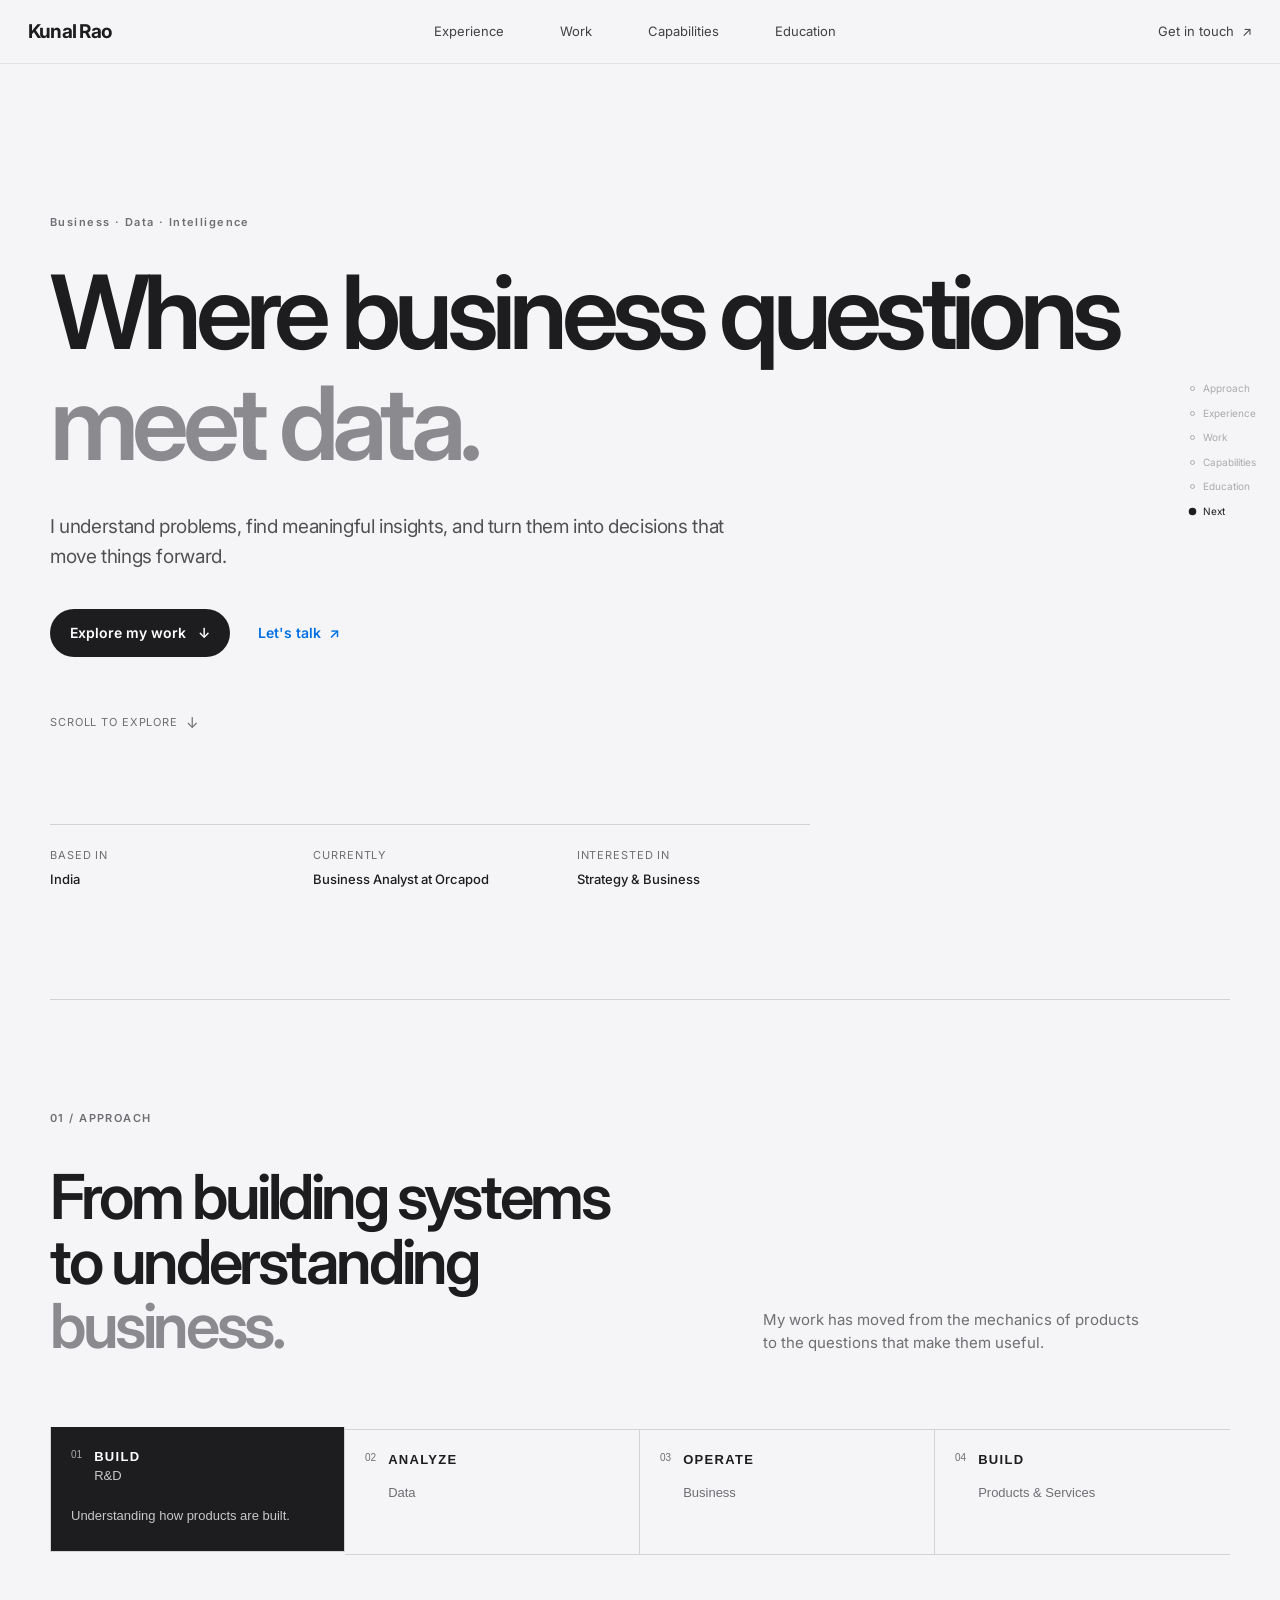
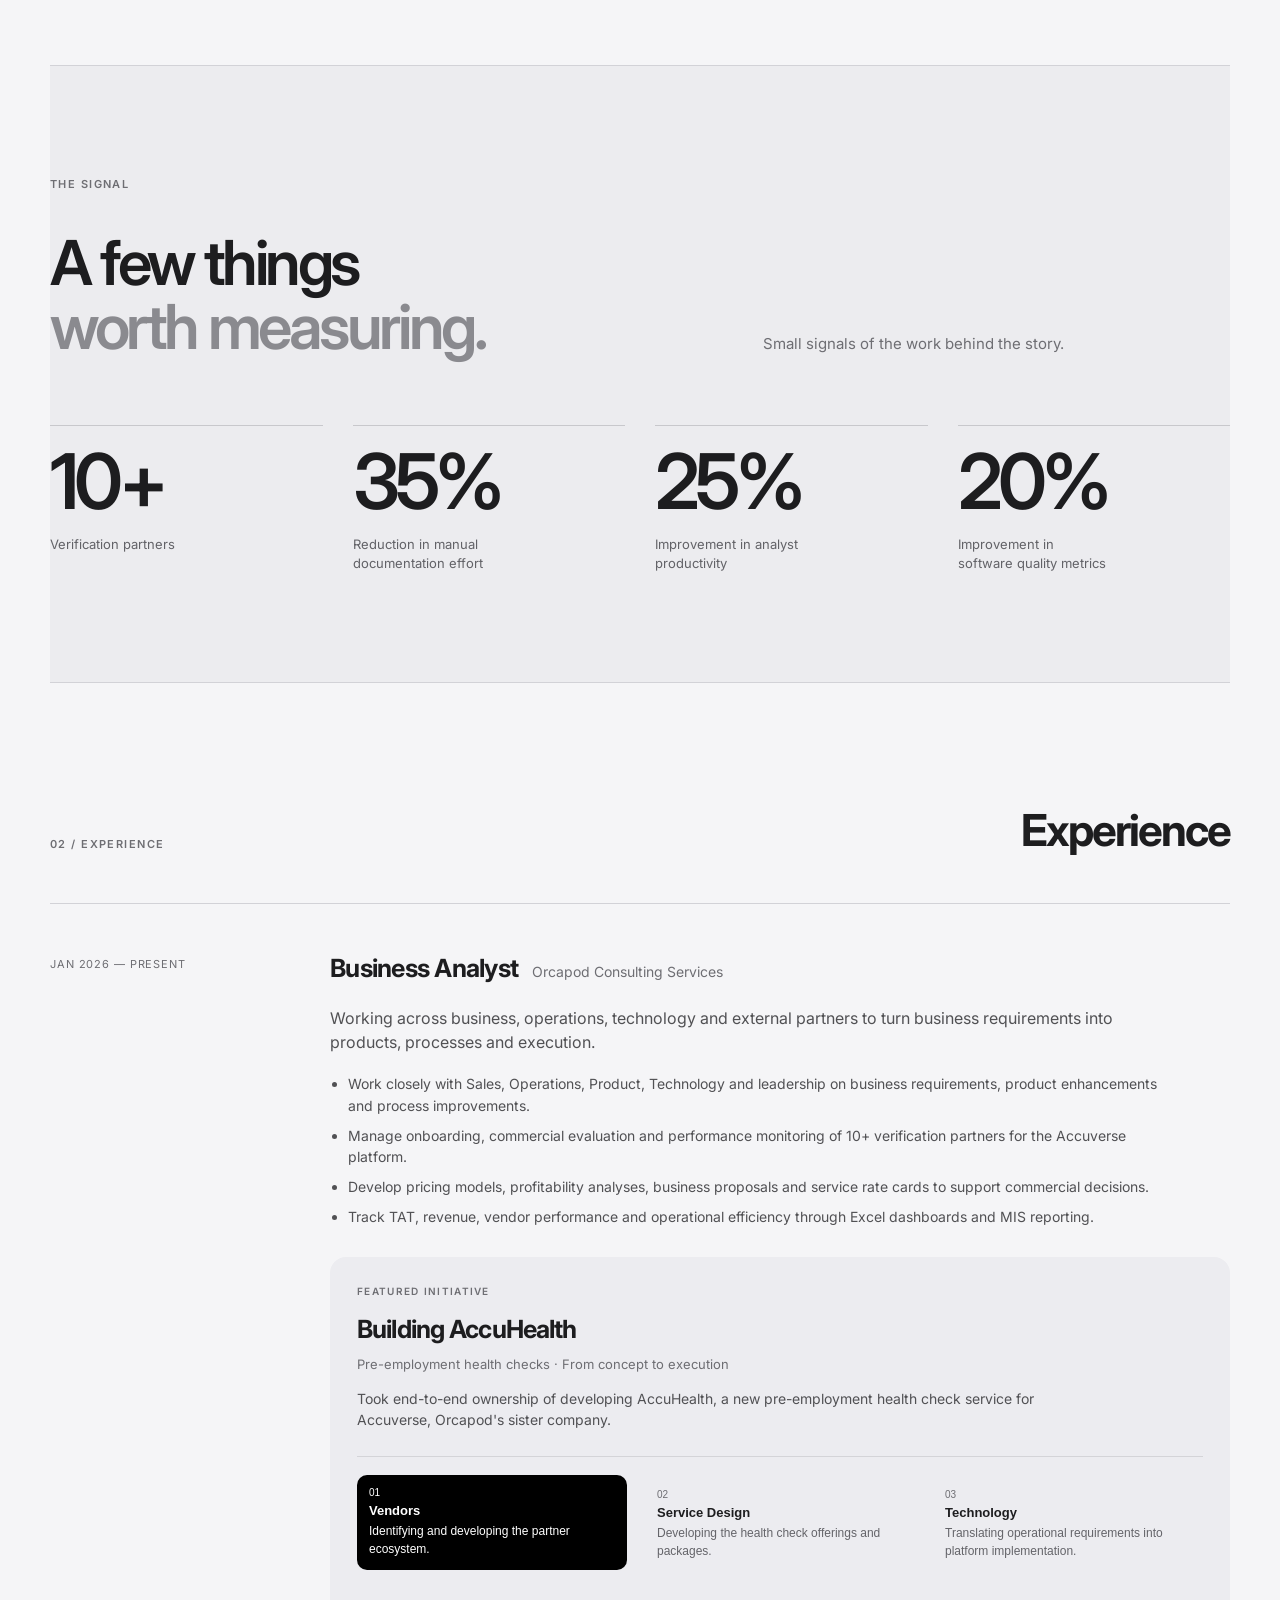
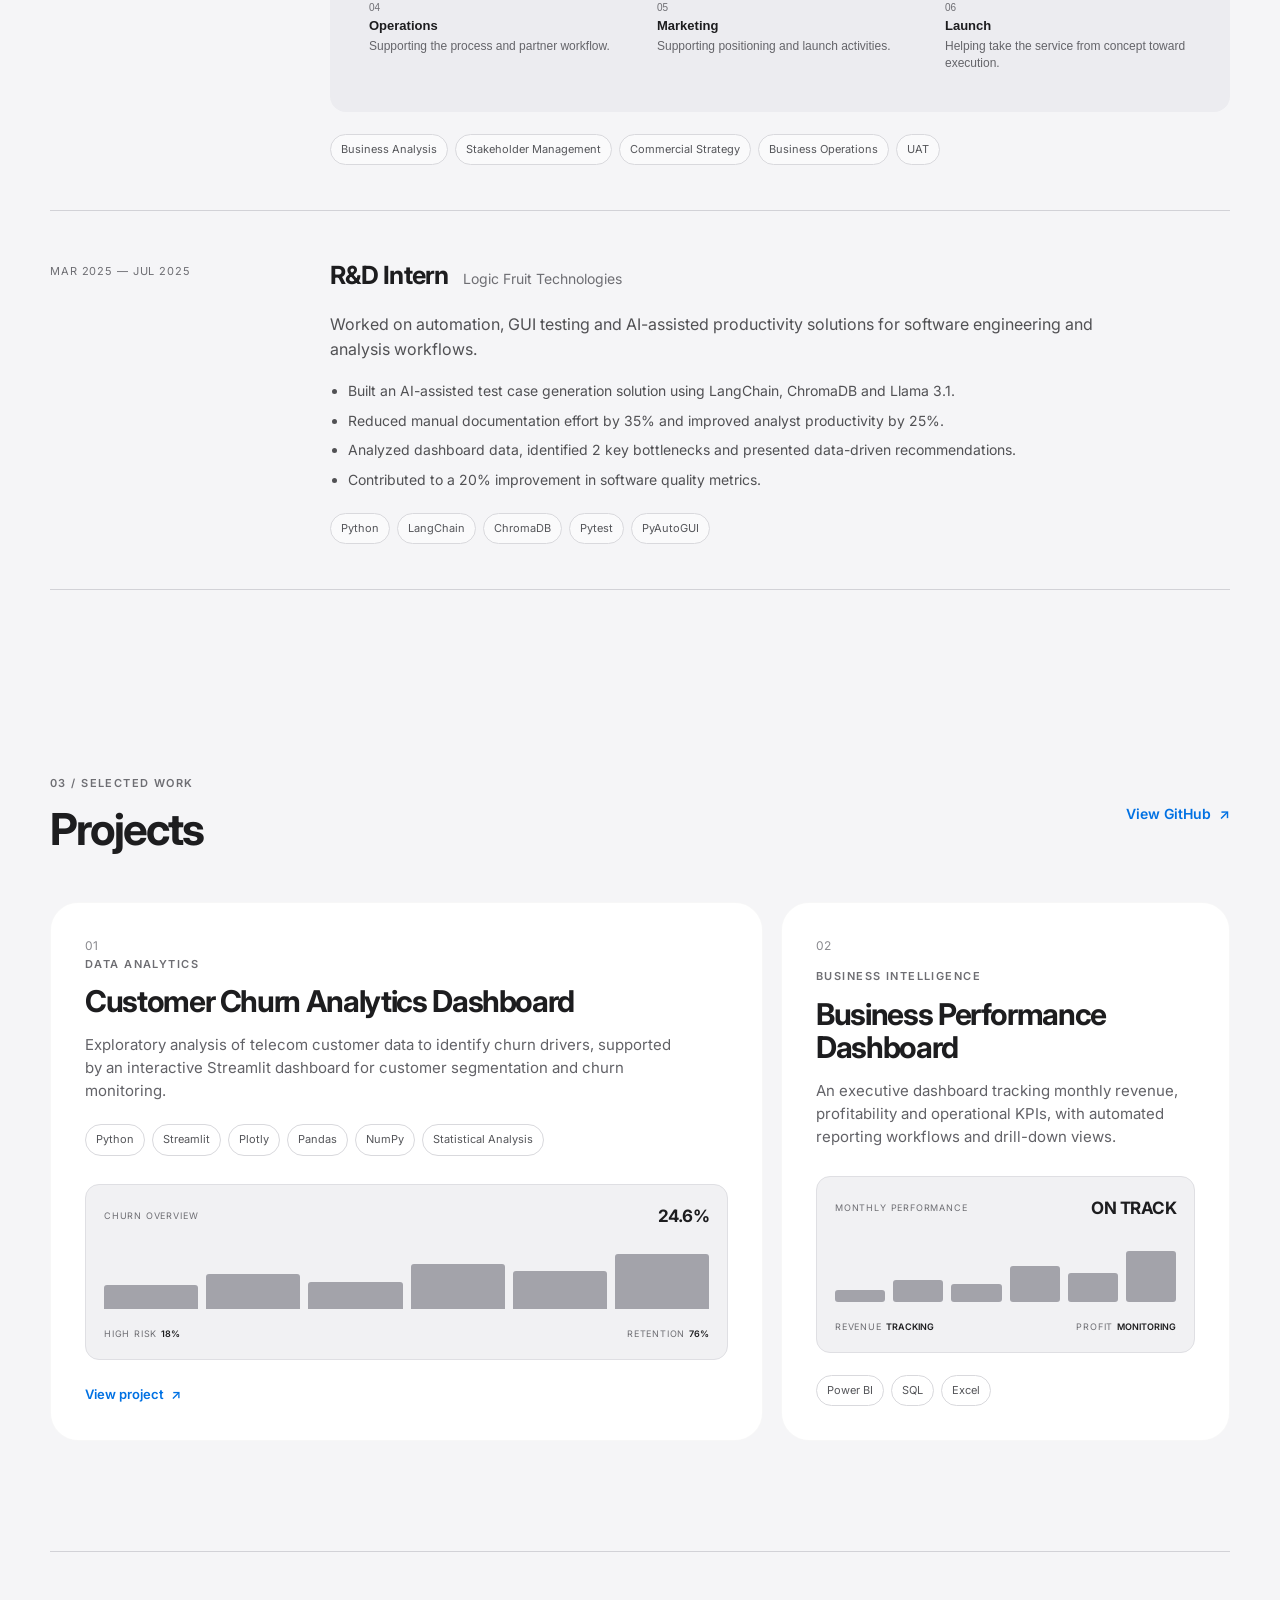
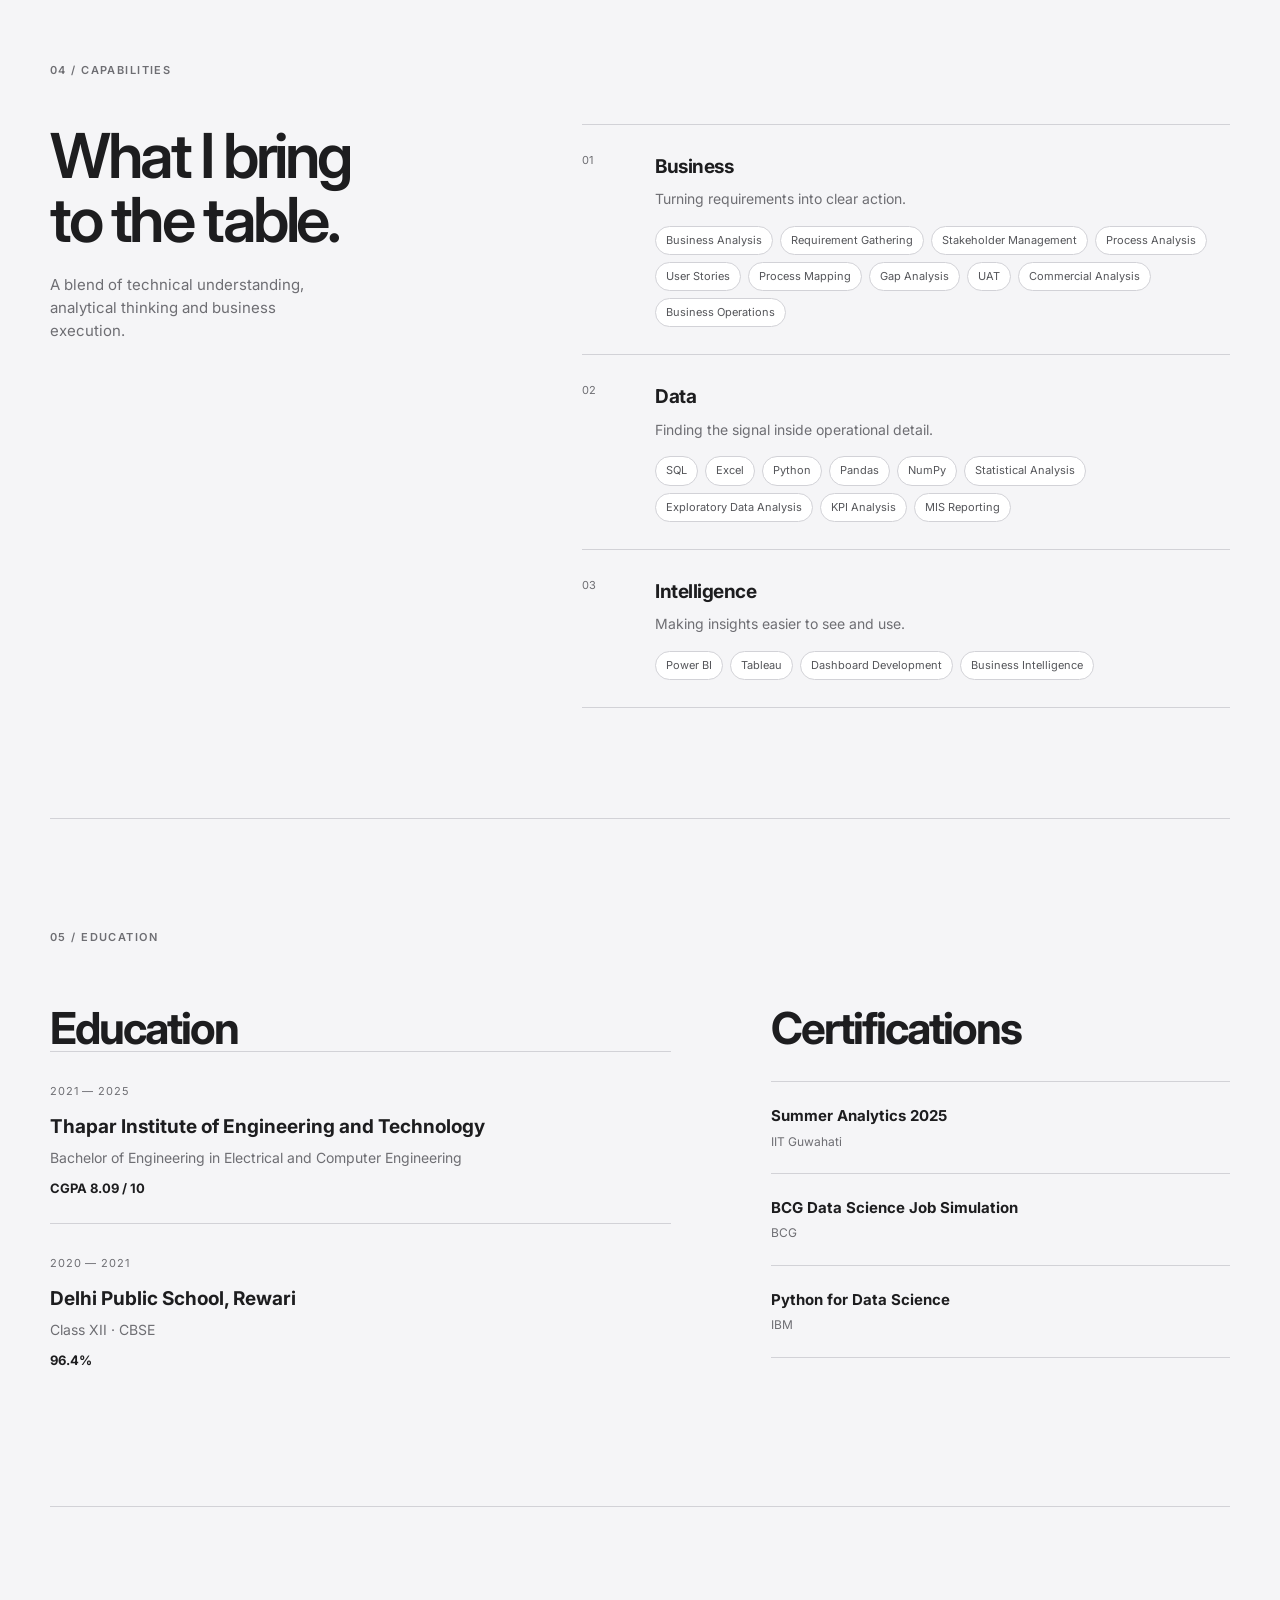
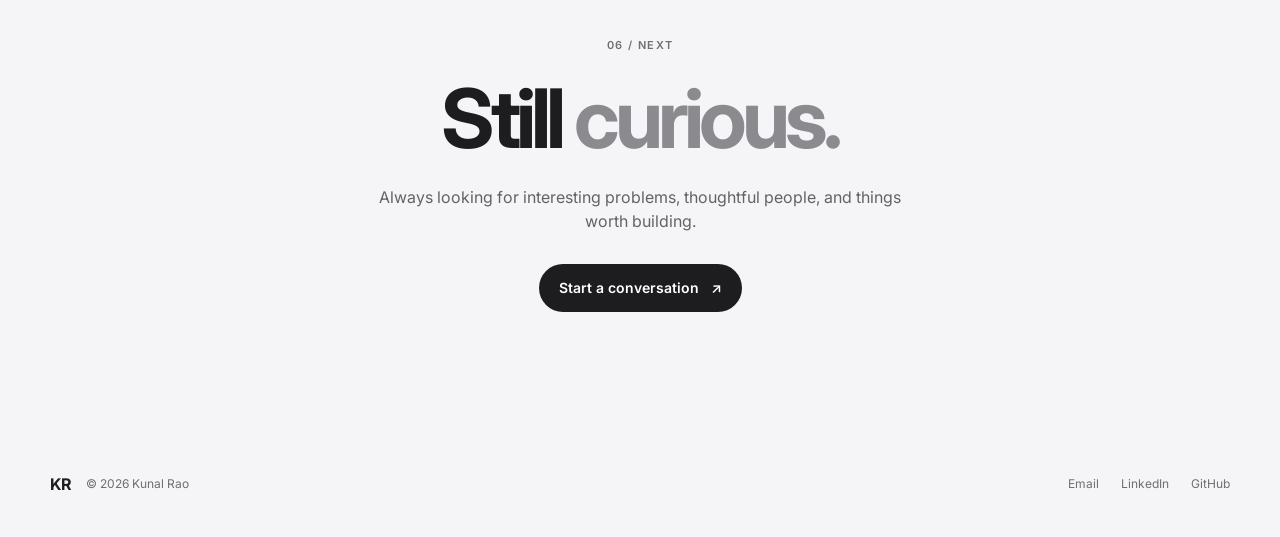
==== Kunal-Rao-Portfolio-main/index.html @ 52c556f1 "Update portfolio website" ====
<!DOCTYPE html>
<html lang="en">
<head>
  <meta charset="UTF-8" />
  <meta name="viewport" content="width=device-width, initial-scale=1.0" />
  <meta name="description" content="Kunal Rao — Business Analyst with a technology background, focused on business analysis, data, strategy and product execution." />
  <title>Kunal's Portfolio</title>
  <link rel="stylesheet" href="style.css" />
  <link rel="icon" type="image/x-icon" href="media/webicon.ico" />
  <link rel="preconnect" href="https://fonts.googleapis.com" />
  <link rel="preconnect" href="https://fonts.gstatic.com" crossorigin />
  <link href="https://fonts.googleapis.com/css2?family=Inter:wght@400;500;600;700&display=swap" rel="stylesheet" />
  <script defer src="app.js"></script>
</head>
<body>
  <header class="site-header">
    <a class="brand" href="#top" aria-label="Kunal Rao home">Kunal Rao</a>
    <nav class="desktop-nav" aria-label="Primary navigation">
      <a href="#experience">Experience</a>
      <a href="#projects">Work</a>
      <a href="#skills">Capabilities</a>
      <a href="#education">Education</a>
    </nav>
    <a class="header-contact" href="mailto:kunalrao438@gmail.com">Get in touch <span>↗</span></a>
    <button class="menu-button" id="menuButton" aria-label="Open menu" aria-expanded="false">☰</button>
  </header>

  <div class="mobile-menu" id="mobileMenu">
    <a href="#experience">Experience</a>
    <a href="#projects">Work</a>
    <a href="#skills">Capabilities</a>
    <a href="#education">Education</a>
    <a href="mailto:kunalrao438@gmail.com">Contact</a>
  </div>

  <aside class="section-progress" aria-label="Page sections">
    <a href="#approach"><span>01</span>Approach</a>
    <a href="#experience"><span>02</span>Experience</a>
    <a href="#projects"><span>03</span>Work</a>
    <a href="#skills"><span>04</span>Capabilities</a>
    <a href="#education"><span>05</span>Education</a>
    <a href="#next"><span>06</span>Next</a>
  </aside>

  <main id="top">
    <section class="hero section-shell">
  <div class="eyebrow">Business · Data · Intelligence</div>

  <h1>
    <span class="hero-line">Where business questions</span><br />
    <span>meet <span class="hero-rotating-word" id="heroWord">data.</span></span>
  </h1>

  <p class="hero-copy">
    I understand problems, find meaningful insights,
    and turn them into decisions that move things forward.
  </p>

  <div class="hero-actions">
    <a class="button button-dark" href="#experience">
      Explore my work <span>↓</span>
    </a>

    <a class="text-link" href="https://www.linkedin.com/in/kunalrao01/" target="_blank" rel="noreferrer">
      Let's talk <span>↗</span>
    </a>
  </div>
  <a class="scroll-cue" href="#approach">Scroll to explore <span>↓</span></a>

  <div class="hero-meta">
    <div>
      <span>Based in</span>
      <strong>India</strong>
    </div>

    <div>
      <span>Currently</span>
      <strong>Business Analyst at <a href="https://orcapod.work/" target="_blank" rel="noreferrer">Orcapod</a> </strong>
    </div>

    <div>
      <span>Interested in</span>
      <strong>Strategy &amp; Business</strong>
    </div>
  </div>
</section>

    <section id="approach" class="intro section-shell section-divider">
      <div class="section-kicker">01 / APPROACH</div>
      <div class="story-heading">
        <h2>From building systems<br />to understanding <em>business.</em></h2>
        <p>My work has moved from the mechanics of products to the questions that make them useful.</p>
      </div>
      <div class="journey" aria-label="Professional journey">
        <button class="journey-stage is-active" type="button" aria-expanded="true">
          <span class="journey-index">01</span><span class="journey-title">BUILD</span><span class="journey-label">R&amp;D</span>
          <span class="journey-description">Understanding how products are built.</span>
        </button>
        <button class="journey-stage" type="button" aria-expanded="false">
          <span class="journey-index">02</span><span class="journey-title">ANALYZE</span><span class="journey-label">Data</span>
          <span class="journey-description">Finding patterns, signals and problems.</span>
        </button>
        <button class="journey-stage" type="button" aria-expanded="false">
          <span class="journey-index">03</span><span class="journey-title">OPERATE</span><span class="journey-label">Business</span>
          <span class="journey-description">Working with people, processes and decisions.</span>
        </button>
        <button class="journey-stage" type="button" aria-expanded="false">
          <span class="journey-index">04</span><span class="journey-title">BUILD</span><span class="journey-label">Products & Services</span>
          <span class="journey-description">Taking an idea toward execution.</span>
        </button>
      </div>
    </section>

    <section class="numbers section-shell section-divider" aria-labelledby="numbers-title">
      <div class="section-kicker">THE SIGNAL</div>
      <div class="numbers-heading"><h2 id="numbers-title">A few things<br /><em>worth measuring.</em></h2><p>Small signals of the work behind the story.</p></div>
      <div class="numbers-grid">
        <div class="metric"><strong data-count="10" data-suffix="+">0</strong><span>Verification partners</span></div>
        <div class="metric"><strong data-count="35" data-suffix="%">0</strong><span>Reduction in manual documentation effort</span></div>
        <div class="metric"><strong data-count="25" data-suffix="%">0</strong><span>Improvement in analyst productivity</span></div>
        <div class="metric"><strong data-count="20" data-suffix="%">0</strong><span>Improvement in software quality metrics</span></div>
      </div>
    </section>

    <section id="experience" class="section-shell section-divider">
      <div class="section-heading">
        <div class="section-kicker">02 / EXPERIENCE</div>
        <h2>Experience</h2>
      </div>

      <div class="timeline">
        <article class="timeline-item">
          <div class="timeline-date">JAN 2026 — PRESENT</div>
          <div class="timeline-main">
            <div class="role-line"><h3>Business Analyst</h3><span>Orcapod Consulting Services</span></div>
            <p>Working across business, operations, technology and external partners to turn business requirements into products, processes and execution.</p>
            <ul>
              <li>Work closely with Sales, Operations, Product, Technology and leadership on business requirements, product enhancements and process improvements.</li>
              <li>Manage onboarding, commercial evaluation and performance monitoring of 10+ verification partners for the Accuverse platform.</li>
              <li>Develop pricing models, profitability analyses, business proposals and service rate cards to support commercial decisions.</li>
              <li>Track TAT, revenue, vendor performance and operational efficiency through Excel dashboards and MIS reporting.</li>
            </ul>
            <div class="experience-feature">
              <div class="feature-eyebrow">FEATURED INITIATIVE</div>
              <h4>Building AccuHealth</h4>
              <p class="feature-subtitle">Pre-employment health checks · From concept to execution</p>
              <p>Took end-to-end ownership of developing AccuHealth, a new pre-employment health check service for Accuverse, Orcapod's sister company.</p>
              <div class="feature-grid" aria-label="AccuHealth journey">
                <button type="button" class="feature-stage is-active" aria-expanded="true"><span>01</span><strong>Vendors</strong><p>Identifying and developing the partner ecosystem.</p></button>
                <button type="button" class="feature-stage" aria-expanded="false"><span>02</span><strong>Service Design</strong><p>Developing the health check offerings and packages.</p></button>
                <button type="button" class="feature-stage" aria-expanded="false"><span>03</span><strong>Technology</strong><p>Translating operational requirements into platform implementation.</p></button>
                <button type="button" class="feature-stage" aria-expanded="false"><span>04</span><strong>Operations</strong><p>Supporting the process and partner workflow.</p></button>
                <button type="button" class="feature-stage" aria-expanded="false"><span>05</span><strong>Marketing</strong><p>Supporting positioning and launch activities.</p></button>
                <button type="button" class="feature-stage" aria-expanded="false"><span>06</span><strong>Launch</strong><p>Helping take the service from concept toward execution.</p></button>
              </div>
            </div>
            <div class="tags"><span>Business Analysis</span><span>Stakeholder Management</span><span>Commercial Strategy</span><span>Business Operations</span><span>UAT</span></div>
          </div>
        </article>

        <article class="timeline-item">
          <div class="timeline-date">MAR 2025 — JUL 2025</div>
          <div class="timeline-main">
            <div class="role-line"><h3>R&amp;D Intern</h3><span>Logic Fruit Technologies</span></div>
            <p>Worked on automation, GUI testing and AI-assisted productivity solutions for software engineering and analysis workflows.</p>
            <ul>
              <li>Built an AI-assisted test case generation solution using LangChain, ChromaDB and Llama 3.1.</li>
              <li>Reduced manual documentation effort by 35% and improved analyst productivity by 25%.</li>
              <li>Analyzed dashboard data, identified 2 key bottlenecks and presented data-driven recommendations.</li>
              <li>Contributed to a 20% improvement in software quality metrics.</li>
            </ul>
            <div class="tags"><span>Python</span><span>LangChain</span><span>ChromaDB</span><span>Pytest</span><span>PyAutoGUI</span></div>
          </div>
        </article>
      </div>
    </section>

    <section id="projects" class="section-shell section-divider">
      <div class="section-heading work-heading">
        <div>
          <div class="section-kicker">03 / SELECTED WORK</div>
          <h2>Projects</h2>
        </div>
        <a class="text-link" href="https://github.com/Freakkedduck" target="_blank" rel="noreferrer">View GitHub <span>↗</span></a>
      </div>

      <div class="project-grid">
        <article class="project-card featured">
          <div class="project-number">01</div>
          <div class="project-content">
            <div class="project-type">DATA ANALYTICS</div>
            <h3>Customer Churn Analytics Dashboard</h3>
            <p>Exploratory analysis of telecom customer data to identify churn drivers, supported by an interactive Streamlit dashboard for customer segmentation and churn monitoring.</p>
            <div class="tags"><span>Python</span><span>Streamlit</span><span>Plotly</span><span>Pandas</span><span>NumPy</span><span>Statistical Analysis</span></div>
            <div class="dashboard-preview churn-preview" aria-hidden="true"><div class="preview-top"><span>CHURN OVERVIEW</span><strong>24.6%</strong></div><div class="preview-bars"><i></i><i></i><i></i><i></i><i></i><i></i></div><div class="preview-bottom"><span>HIGH RISK <b>18%</b></span><span>RETENTION <b>76%</b></span></div></div>
            <a class="project-link" href="https://freakkedduck-churn-analysis-churn-dashboard-9b0zt4.streamlit.app/" target="_blank" rel="noreferrer">View project <span>↗</span></a>
          </div>
        </article>

        <article class="project-card">
          <div class="project-number">02</div>
          <div class="project-content">
            <div class="project-type">BUSINESS INTELLIGENCE</div>
            <h3>Business Performance Dashboard</h3>
            <p>An executive dashboard tracking monthly revenue, profitability and operational KPIs, with automated reporting workflows and drill-down views.</p>
            <div class="dashboard-preview performance-preview" aria-hidden="true"><div class="preview-top"><span>MONTHLY PERFORMANCE</span><strong>ON TRACK</strong></div><div class="preview-line"><i></i><i></i><i></i><i></i><i></i><i></i></div><div class="preview-bottom"><span>REVENUE <b>TRACKING</b></span><span>PROFIT <b>MONITORING</b></span></div></div><div class="tags"><span>Power BI</span><span>SQL</span><span>Excel</span></div>
          </div>
        </article>
      </div>
    </section>

    <section id="skills" class="section-shell section-divider">
      <div class="section-kicker">04 / CAPABILITIES</div>
      <div class="capability-grid">
        <div class="capability-intro"><h2>What I bring<br />to the table.</h2><p>A blend of technical understanding, analytical thinking and business execution.</p></div>
        <div class="capability-list">
          <article class="capability"><span>01</span><div><h3>Business</h3><p class="capability-lead">Turning requirements into clear action.</p><div class="skill-tags"><span>Business Analysis</span><span>Requirement Gathering</span><span>Stakeholder Management</span><span>Process Analysis</span><span>User Stories</span><span>Process Mapping</span><span>Gap Analysis</span><span>UAT</span><span>Commercial Analysis</span><span>Business Operations</span></div></div></article>
          <article class="capability"><span>02</span><div><h3>Data</h3><p class="capability-lead">Finding the signal inside operational detail.</p><div class="skill-tags"><span>SQL</span><span>Excel</span><span>Python</span><span>Pandas</span><span>NumPy</span><span>Statistical Analysis</span><span>Exploratory Data Analysis</span><span>KPI Analysis</span><span>MIS Reporting</span></div></div></article>
          <article class="capability"><span>03</span><div><h3>Intelligence</h3><p class="capability-lead">Making insights easier to see and use.</p><div class="skill-tags"><span>Power BI</span><span>Tableau</span><span>Dashboard Development</span><span>Business Intelligence</span></div></div></article>
        </div>
      </div>
    </section>

    <section id="education" class="section-shell section-divider">
      <div class="section-kicker">05 / EDUCATION</div>
      <div class="education-grid">
        <div>
          <h2>Education</h2>
          <div class="education-entry"><span>2021 — 2025</span><h3>Thapar Institute of Engineering and Technology</h3><p>Bachelor of Engineering in Electrical and Computer Engineering</p><strong>CGPA 8.09 / 10</strong></div>
          <div class="education-entry"><span>2020 — 2021</span><h3>Delhi Public School, Rewari</h3><p>Class XII · CBSE</p><strong>96.4%</strong></div>
        </div>
        <div>
          <h2>Certifications</h2>
          <div class="cert-list">
            <div><strong>Summer Analytics 2025</strong><span>IIT Guwahati</span></div>
            <div><strong>BCG Data Science Job Simulation</strong><span>BCG</span></div>
            <div><strong>Python for Data Science</strong><span>IBM</span></div>
          </div>
        </div>
      </div>
    </section>

    <section id="next" class="closing section-shell section-divider">
      <div class="section-kicker">06 / NEXT</div>
      <h2>Still <em>curious.</em></h2>
      <p>Always looking for interesting problems, thoughtful people, and things worth building.</p>
      <a class="button button-dark" href="mailto:kunalrao438@gmail.com">Start a conversation <span>↗</span></a>
    </section>
  </main>

  <footer class="footer section-shell">
    <div><strong>KR</strong><span>© 2026 Kunal Rao</span></div>
    <div class="footer-links"><a href="mailto:kunalrao438@gmail.com">Email</a><a href="https://www.linkedin.com/in/kunalrao01/" target="_blank" rel="noreferrer">LinkedIn</a><a href="https://github.com/Freakkedduck" target="_blank" rel="noreferrer">GitHub</a></div>
  </footer>
</body>
</html>
---- Kunal-Rao-Portfolio-main/style.css ----
:root{--bg:#f5f5f7;--surface:#fff;--text:#1d1d1f;--muted:#6e6e73;--line:#d2d2d7;--blue:#0071e3;--max:1180px}
*{box-sizing:border-box;margin:0;padding:0}
html{scroll-behavior:smooth}
body{font-family:Inter,-apple-system,BlinkMacSystemFont,"Segoe UI",sans-serif;background:var(--bg);color:var(--text);line-height:1.55;-webkit-font-smoothing:antialiased}
a{color:inherit;text-decoration:none}
.site-header{position:sticky;top:0;z-index:50;height:64px;background:rgba(245,245,247,.86);backdrop-filter:saturate(180%) blur(18px);-webkit-backdrop-filter:saturate(180%) blur(18px);border-bottom:1px solid rgba(210,210,215,.55);display:flex;align-items:center;justify-content:space-between;padding:0 28px}
.brand{font-size:19px;font-weight:700;letter-spacing:-.04em}
.desktop-nav{display:flex;gap:32px;font-size:13px;color:#424245}
.desktop-nav a,.header-contact,.footer a{transition:color .2s ease,background-color .2s ease;border-radius:999px}
.desktop-nav a{padding:8px 12px}
.desktop-nav a:hover{color:#fff;background:#000}
.footer a:hover,.text-link:hover,.project-link:hover{color:var(--blue)}
.header-contact{font-size:13px;color:#424245}.header-contact span,.text-link span,.project-link span{margin-left:4px}
.menu-button{display:none;border:0;background:none;font-size:22px;color:var(--text)}
.mobile-menu{display:none}
.section-shell{width:min(calc(100% - 48px),var(--max));margin:0 auto}
.hero{padding:150px 0 110px;min-height:calc(100vh - 64px);display:flex;flex-direction:column;justify-content:center}
.eyebrow,.section-kicker,.project-type{font-size:11px;letter-spacing:.13em;font-weight:600;color:var(--muted)}
.hero h1{font-size:clamp(54px,8vw,104px);line-height:1.08;letter-spacing:-.065em;font-weight:600;margin:26px 0 34px;max-width:1050px}.hero h1>span:not(.hero-line){color:#8a8a8f}.hero h1 .hero-line{white-space:nowrap}
.hero-copy{max-width:710px;font-size:19px;line-height:1.55;color:#515154;letter-spacing:-.02em}
.hero-actions{display:flex;align-items:center;gap:28px;margin-top:38px}.button{display:inline-flex;align-items:center;gap:12px;border-radius:999px;padding:13px 20px;font-size:14px;font-weight:600;transition:transform .2s ease,box-shadow .2s ease}.button-dark{background:var(--text);color:white}.button:hover{transform:translateY(-2px);box-shadow:0 8px 20px rgba(0,0,0,.12)}
.text-link{font-size:14px;font-weight:600;color:var(--blue)}
.hero-meta strong a{transition:color .2s ease}.hero-meta strong a:hover{color:var(--blue)}
.hero-meta{display:grid;grid-template-columns:repeat(3,1fr);gap:30px;border-top:1px solid var(--line);margin-top:90px;padding-top:22px;max-width:760px}.hero-meta div{display:flex;flex-direction:column;gap:5px}.hero-meta span{font-size:11px;color:var(--muted);text-transform:uppercase;letter-spacing:.08em}.hero-meta strong{font-size:13px;font-weight:500}
.section-divider{border-top:1px solid var(--line);padding:110px 0}.intro-grid{display:grid;grid-template-columns:1.15fr .85fr;gap:80px;margin-top:38px}.intro h2,.capability-intro h2{font-size:clamp(36px,5vw,62px);line-height:1.04;letter-spacing:-.055em;font-weight:600}.intro h2 em,.closing h2 em{font-style:normal;color:#8a8a8f}.intro-copy{font-size:17px;color:#515154;max-width:530px}.intro-copy p+p{margin-top:22px}
.section-heading{display:flex;align-items:end;justify-content:space-between;margin-bottom:50px}.section-heading h2,.education-grid h2{font-size:44px;letter-spacing:-.045em;line-height:1.05;margin-top:14px}.timeline{border-top:1px solid var(--line)}.timeline-item{display:grid;grid-template-columns:220px 1fr;gap:60px;padding:45px 0;border-bottom:1px solid var(--line)}.timeline-date{font-size:11px;letter-spacing:.08em;color:var(--muted);padding-top:7px}.role-line{display:flex;align-items:baseline;gap:14px;flex-wrap:wrap}.role-line h3{font-size:25px;letter-spacing:-.03em}.role-line span{font-size:14px;color:var(--muted)}.timeline-main>p{font-size:16px;color:#515154;max-width:800px;margin:18px 0}.timeline-main ul{padding-left:18px;color:#515154;font-size:14px;max-width:850px}.timeline-main li+li{margin-top:8px}
.section-divider#projects{border-top:0;padding-top:75px}
.tags{display:flex;flex-wrap:wrap;gap:7px;margin-top:22px}.tags span{font-size:11px;padding:6px 10px;border:1px solid #d9d9dd;border-radius:999px;color:#55565a;background:rgba(255,255,255,.5)}
.experience-feature{margin-top:30px;padding:26px;background:#ececf0;border:1px solid transparent;border-radius:16px;transition:transform .25s ease,box-shadow .25s ease,border-color .25s ease}.experience-feature:hover{transform:translateY(-4px);border-color:#d2d2d7;box-shadow:0 16px 35px rgba(0,0,0,.1)}.feature-eyebrow{font-size:10px;letter-spacing:.13em;font-weight:600;color:var(--muted)}.experience-feature h4{font-size:25px;letter-spacing:-.035em;margin-top:10px}.experience-feature>p:not(.feature-subtitle){font-size:14px;color:#515154;max-width:720px;margin-top:14px}.feature-subtitle{font-size:13px;color:var(--muted);margin-top:5px}.feature-grid{display:grid;grid-template-columns:repeat(4,1fr);gap:18px;margin-top:25px;padding-top:20px;border-top:1px solid rgba(0,0,0,.1)}.feature-grid div{display:flex;flex-direction:column;gap:5px;padding:12px;border-radius:10px;transition:color .2s ease,background-color .2s ease,transform .2s ease}.feature-grid div:hover{color:#fff;background:#000;transform:translateY(-2px)}.feature-grid span{font-size:10px;color:var(--muted)}.feature-grid div:hover span,.feature-grid div:hover p{color:#fff}.feature-grid strong{font-size:13px}.feature-grid p{font-size:12px;line-height:1.45;color:#646469}
.work-heading{align-items:center}.project-grid{display:grid;grid-template-columns:1.35fr .85fr;gap:18px}.project-card{background:var(--surface);border-radius:28px;padding:34px;min-height:390px;display:flex;flex-direction:column;border:1px solid rgba(0,0,0,.03);transition:transform .25s ease,box-shadow .25s ease}.project-card:hover{transform:translateY(-4px);box-shadow:0 18px 50px rgba(0,0,0,.07)}.project-number{font-size:12px;color:#8a8a8f}.project-content{margin-top:auto}.project-type{margin-bottom:12px}.project-card h3{font-size:30px;line-height:1.1;letter-spacing:-.045em;max-width:620px}.project-card p{font-size:15px;color:#626267;max-width:600px;margin-top:15px}.project-link{display:inline-block;margin-top:24px;font-size:13px;color:var(--blue);font-weight:600}
.capability-grid{display:grid;grid-template-columns:.8fr 1.2fr;gap:100px;margin-top:45px}.capability-intro p{margin-top:20px;color:var(--muted);font-size:15px;max-width:300px}.capability-list{border-top:1px solid var(--line)}.capability{display:grid;grid-template-columns:55px 1fr;gap:18px;padding:27px 0;border-bottom:1px solid var(--line)}.capability>span{font-size:11px;color:var(--muted)}.capability h3{font-size:19px;letter-spacing:-.025em}.capability p{font-size:14px;color:#646469;margin-top:7px;max-width:700px}
.skill-tags{display:flex;flex-wrap:wrap;gap:8px;margin-top:16px}.skill-tags span{padding:7px 10px;border:1px solid var(--line);border-radius:999px;background:var(--surface);color:#55565a;font-size:11px;line-height:1.2;transition:color .2s ease,background-color .2s ease,border-color .2s ease}.skill-tags span:hover{background:#000;border-color:#000;color:#fff}
.education-grid{display:grid;grid-template-columns:1.15fr .85fr;gap:100px;margin-top:45px}.education-entry{border-top:1px solid var(--line);padding:25px 0}.education-entry span{font-size:11px;color:var(--muted);letter-spacing:.08em}.education-entry h3{font-size:19px;margin-top:10px}.education-entry p{font-size:14px;color:var(--muted);margin-top:5px}.education-entry strong{display:block;font-size:13px;margin-top:10px}.cert-list{border-top:1px solid var(--line);margin-top:30px}.cert-list div{padding:22px 0;border-bottom:1px solid var(--line);display:flex;flex-direction:column;gap:5px}.cert-list strong{font-size:15px}.cert-list span{font-size:12px;color:var(--muted)}
.closing{text-align:center;padding:130px 0}.closing h2{font-size:clamp(48px,7vw,82px);line-height:1;letter-spacing:-.06em;margin:24px auto 25px}.closing p{max-width:560px;margin:0 auto 30px;color:#626267;font-size:16px}
.footer{padding:30px 0 40px;display:flex;justify-content:space-between;align-items:center;color:var(--muted);font-size:12px}.footer>div:first-child{display:flex;gap:14px;align-items:center}.footer strong{color:var(--text);font-size:16px}.footer-links{display:flex;gap:22px}
@media(max-width:800px){.desktop-nav,.header-contact{display:none}.menu-button{display:block}.mobile-menu{position:fixed;z-index:40;top:64px;left:0;right:0;background:rgba(245,245,247,.97);backdrop-filter:blur(18px);border-bottom:1px solid var(--line);padding:14px 24px;display:none;flex-direction:column}.mobile-menu.open{display:flex}.mobile-menu a{padding:13px 0;font-size:16px;border-bottom:1px solid #e4e4e7}.mobile-menu a:last-child{border:0}.section-shell{width:min(calc(100% - 40px),var(--max))}.hero{padding:100px 0 80px;min-height:auto}.hero h1{font-size:clamp(50px,14vw,76px)}.hero-copy{font-size:17px}.hero-meta{grid-template-columns:1fr;gap:18px;margin-top:65px}.section-divider{padding:75px 0}.intro-grid,.capability-grid,.education-grid{grid-template-columns:1fr;gap:50px}.intro h2,.capability-intro h2{font-size:44px}.timeline-item{grid-template-columns:1fr;gap:15px;padding:35px 0}.timeline-date{padding:0}.feature-grid{grid-template-columns:repeat(2,1fr)}.project-grid{grid-template-columns:1fr}.project-card{min-height:360px}.section-heading{align-items:start;gap:20px;flex-direction:column}.section-heading h2,.education-grid h2{font-size:40px}.footer{align-items:flex-start;gap:25px;flex-direction:column}}
@media(max-width:480px){.site-header{padding:0 20px}.hero h1{font-size:49px}.hero-actions{flex-direction:column;align-items:flex-start;gap:18px}.project-card{padding:26px;border-radius:22px}.project-card h3{font-size:27px}.intro h2,.capability-intro h2{font-size:38px}.closing h2{font-size:48px}.footer-links{flex-wrap:wrap}}
.desktop-nav a.current{color:var(--text)}.desktop-nav a.current:hover{color:#fff;background:#000}

.site-header a:focus-visible,.menu-button:focus-visible,.journey-stage:focus-visible,.feature-stage:focus-visible,.section-progress a:focus-visible,.button:focus-visible,.text-link:focus-visible,.project-link:focus-visible{outline:2px solid var(--blue);outline-offset:4px}
.section-progress{position:fixed;right:24px;top:50%;z-index:20;display:flex;flex-direction:column;gap:9px;transform:translateY(-50%)}.section-progress a{display:flex;align-items:center;gap:8px;color:var(--muted);font-size:10px;opacity:.55;transition:opacity .2s ease,color .2s ease}.section-progress a span{width:5px;height:5px;border:1px solid currentColor;border-radius:50%;font-size:0;transition:background-color .2s ease,transform .2s ease}.section-progress a.current{color:var(--text);opacity:1}.section-progress a.current span{background:currentColor;transform:scale(1.5)}
.scroll-cue{display:inline-flex;align-items:center;gap:8px;margin-top:54px;width:max-content;color:var(--muted);font-size:11px;letter-spacing:.08em;text-transform:uppercase;transition:color .2s ease}.scroll-cue span{font-size:15px;transition:transform .2s ease}.scroll-cue:hover{color:var(--text)}.scroll-cue:hover span{transform:translateY(3px)}
.hero-rotating-word{display:inline-block;color:#8a8a8f;transition:opacity .35s ease,transform .35s ease}.hero-rotating-word.is-changing{opacity:0;transform:translateY(7px)}
.story-heading,.numbers-heading{display:grid;grid-template-columns:1.15fr .85fr;gap:80px;align-items:end;margin-top:38px}.story-heading h2,.numbers-heading h2{font-size:clamp(36px,5vw,62px);line-height:1.04;letter-spacing:-.055em;font-weight:600}.story-heading h2 em,.numbers-heading h2 em{font-style:normal;color:#8a8a8f}.story-heading p,.numbers-heading p{max-width:390px;color:var(--muted);font-size:15px;padding-bottom:4px}
.journey{display:grid;grid-template-columns:repeat(4,1fr);margin-top:70px;border-top:1px solid var(--line)}.journey-stage{appearance:none;border:0;border-bottom:1px solid var(--line);border-right:1px solid var(--line);background:transparent;color:var(--text);text-align:left;padding:22px 20px 25px;display:grid;grid-template-columns:auto 1fr;column-gap:12px;cursor:pointer;transition:background-color .25s ease,color .25s ease,transform .25s ease}.journey-stage:first-child{border-left:1px solid var(--line)}.journey-stage:last-child{border-right:0}.journey-stage:hover,.journey-stage.is-active{background:var(--text);color:#fff;transform:translateY(-3px)}.journey-index{grid-row:span 2;font-size:10px;color:var(--muted)}.journey-stage:hover .journey-index,.journey-stage.is-active .journey-index{color:#aaa}.journey-title{font-size:13px;font-weight:600;letter-spacing:.1em}.journey-label{font-size:13px;color:var(--muted);margin-top:4px}.journey-stage:hover .journey-label,.journey-stage.is-active .journey-label{color:#c8c8cc}.journey-description{grid-column:1/-1;max-height:0;overflow:hidden;opacity:0;font-size:13px;line-height:1.45;margin-top:0;color:#c8c8cc;transition:max-height .3s ease,opacity .3s ease,margin-top .3s ease}.journey-stage:hover .journey-description,.journey-stage.is-active .journey-description{max-height:60px;opacity:1;margin-top:24px}
.numbers{background:#ececef}.numbers-heading{margin-bottom:65px}.numbers-grid{display:grid;grid-template-columns:repeat(4,1fr);gap:30px}.metric{border-top:1px solid #c8c8cc;padding-top:18px}.metric strong{display:block;font-size:clamp(46px,6vw,82px);line-height:1;letter-spacing:-.06em;font-weight:600}.metric span{display:block;max-width:150px;margin-top:15px;color:#626267;font-size:13px;line-height:1.4}
.experience-feature{position:relative;overflow:hidden}.feature-grid{grid-template-columns:repeat(3,1fr)}.feature-stage{appearance:none;border:0;background:transparent;color:var(--text);display:flex;flex-direction:column;gap:5px;padding:12px;border-radius:10px;text-align:left;cursor:pointer;transition:color .2s ease,background-color .2s ease,transform .2s ease}.feature-stage:hover,.feature-stage.is-active{color:#fff;background:#000;transform:translateY(-2px)}.feature-stage span{font-size:10px;color:var(--muted)}.feature-stage:hover span,.feature-stage.is-active span,.feature-stage:hover p,.feature-stage.is-active p{color:#fff}.feature-stage strong{font-size:13px}.feature-stage p{font-size:12px;line-height:1.45;color:#646469;margin:0}
.dashboard-preview{margin-top:28px;padding:18px;background:#f1f1f3;border:1px solid #dfdfe3;border-radius:14px;transition:transform .35s ease,background-color .35s ease}.project-card:hover .dashboard-preview{transform:scale(1.025);background:#e9e9ec}.preview-top,.preview-bottom{display:flex;justify-content:space-between;align-items:center;gap:10px;font-size:9px;letter-spacing:.09em;color:var(--muted)}.preview-top strong{font-size:17px;letter-spacing:-.03em;color:var(--text)}.preview-bars{height:62px;display:flex;align-items:end;gap:8px;margin:18px 0}.preview-bars i{display:block;flex:1;background:#a3a3aa;border-radius:3px 3px 0 0}.preview-bars i:nth-child(1){height:38%}.preview-bars i:nth-child(2){height:56%}.preview-bars i:nth-child(3){height:44%}.preview-bars i:nth-child(4){height:72%}.preview-bars i:nth-child(5){height:61%}.preview-bars i:nth-child(6){height:88%}.preview-line{height:62px;display:flex;align-items:end;gap:8px;margin:18px 0}.preview-line i{display:block;flex:1;height:18%;background:#a3a3aa;border-radius:3px}.preview-line i:nth-child(2){height:35%}.preview-line i:nth-child(3){height:28%}.preview-line i:nth-child(4){height:58%}.preview-line i:nth-child(5){height:47%}.preview-line i:nth-child(6){height:82%}.preview-bottom b{color:var(--text);font-weight:600;letter-spacing:0}
.capability-list{display:flex;flex-direction:column;gap:0}.capability{transition:opacity .25s ease,background-color .25s ease,padding .25s ease}.capability-list.has-focus .capability:not(.is-active){opacity:.38}.capability.is-active{background:rgba(255,255,255,.62);padding-left:14px;padding-right:14px}.capability-lead{margin-top:7px!important;color:var(--muted)!important}.skill-tags{gap:7px}.skill-tags span{transition:color .2s ease,background-color .2s ease,border-color .2s ease,transform .2s ease}.skill-tags span:hover{transform:translateY(-2px)}
.reveal{opacity:0;transform:translateY(20px);transition:opacity .7s ease,transform .7s ease}.reveal.is-visible{opacity:1;transform:translateY(0)}.reveal-delay-1{transition-delay:.08s}.reveal-delay-2{transition-delay:.16s}.reveal-delay-3{transition-delay:.24s}
@media(max-width:800px){.section-progress{display:none}.hero h1 .hero-line{white-space:normal}.scroll-cue{margin-top:38px}.story-heading,.numbers-heading{grid-template-columns:1fr;gap:24px}.journey{grid-template-columns:1fr;margin-top:45px}.journey-stage,.journey-stage:first-child{border-left:1px solid var(--line);border-right:1px solid var(--line)}.journey-stage:last-child{border-bottom:1px solid var(--line)}.numbers-grid{grid-template-columns:repeat(2,1fr);gap:30px 18px}.numbers-heading{margin-bottom:45px}.feature-grid{grid-template-columns:repeat(2,1fr)}.capability.is-active{padding-left:10px;padding-right:10px}}
@media(max-width:480px){.numbers-grid{grid-template-columns:1fr}.feature-grid{gap:8px}.feature-stage{padding:10px 8px}.dashboard-preview{padding:14px}.preview-top strong{font-size:14px}}
@media(prefers-reduced-motion:reduce){html{scroll-behavior:auto}.reveal,.reveal.is-visible{opacity:1;transform:none;transition:none}.hero-rotating-word,.journey-stage,.feature-stage,.dashboard-preview,.project-card,.experience-feature{transition:none}.metric strong{transition:none}}
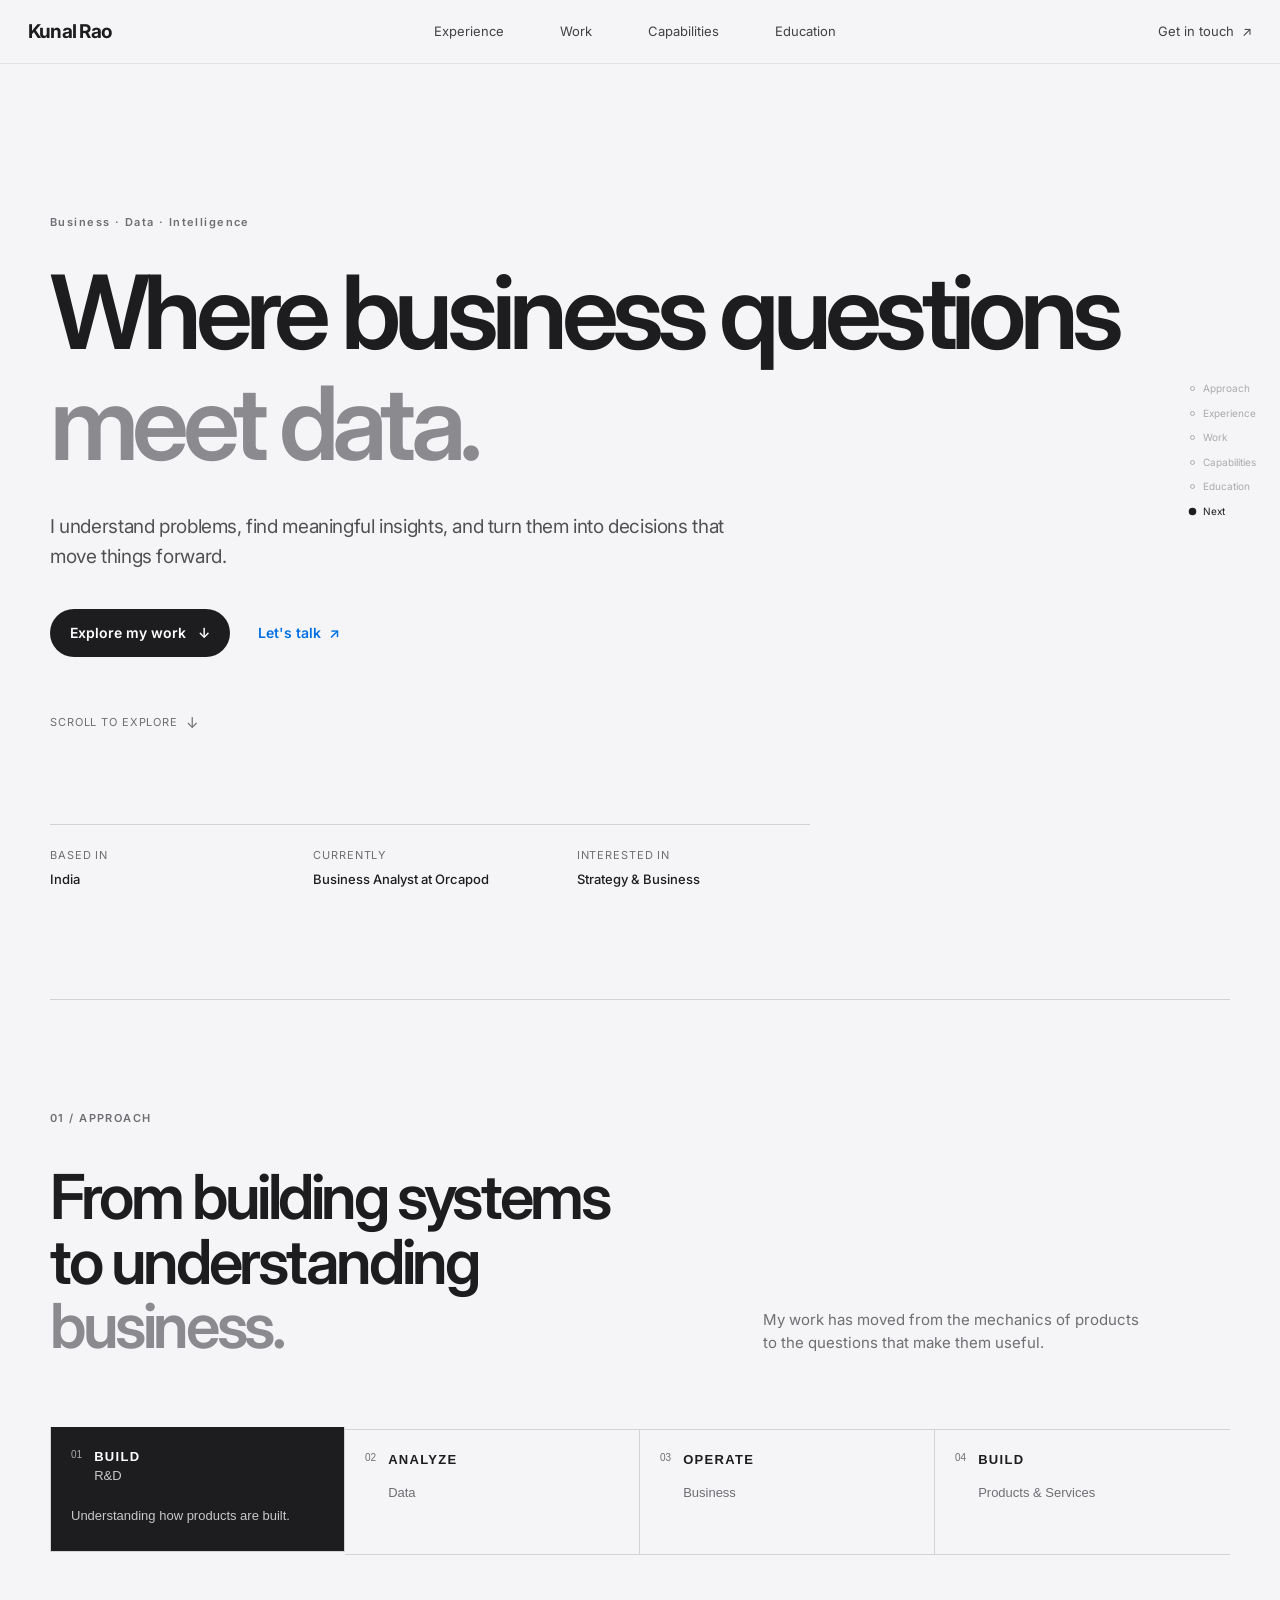
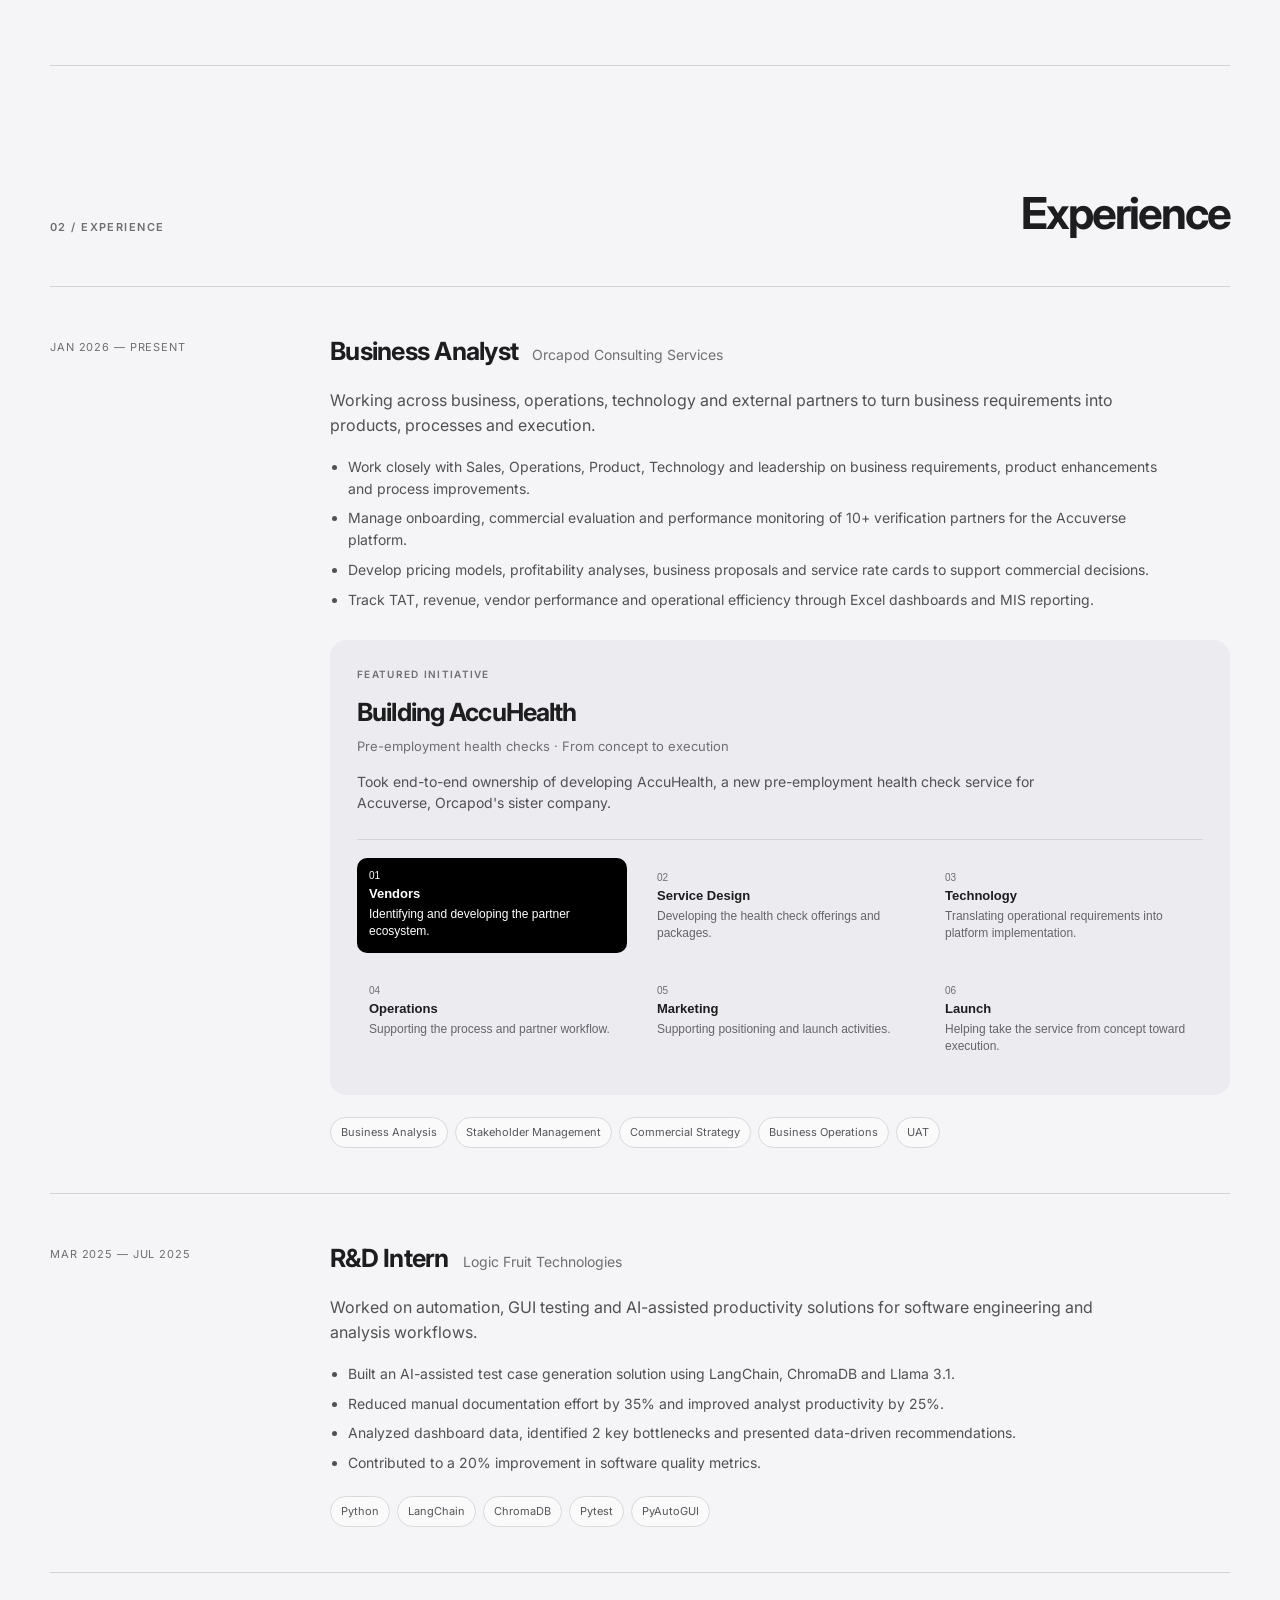
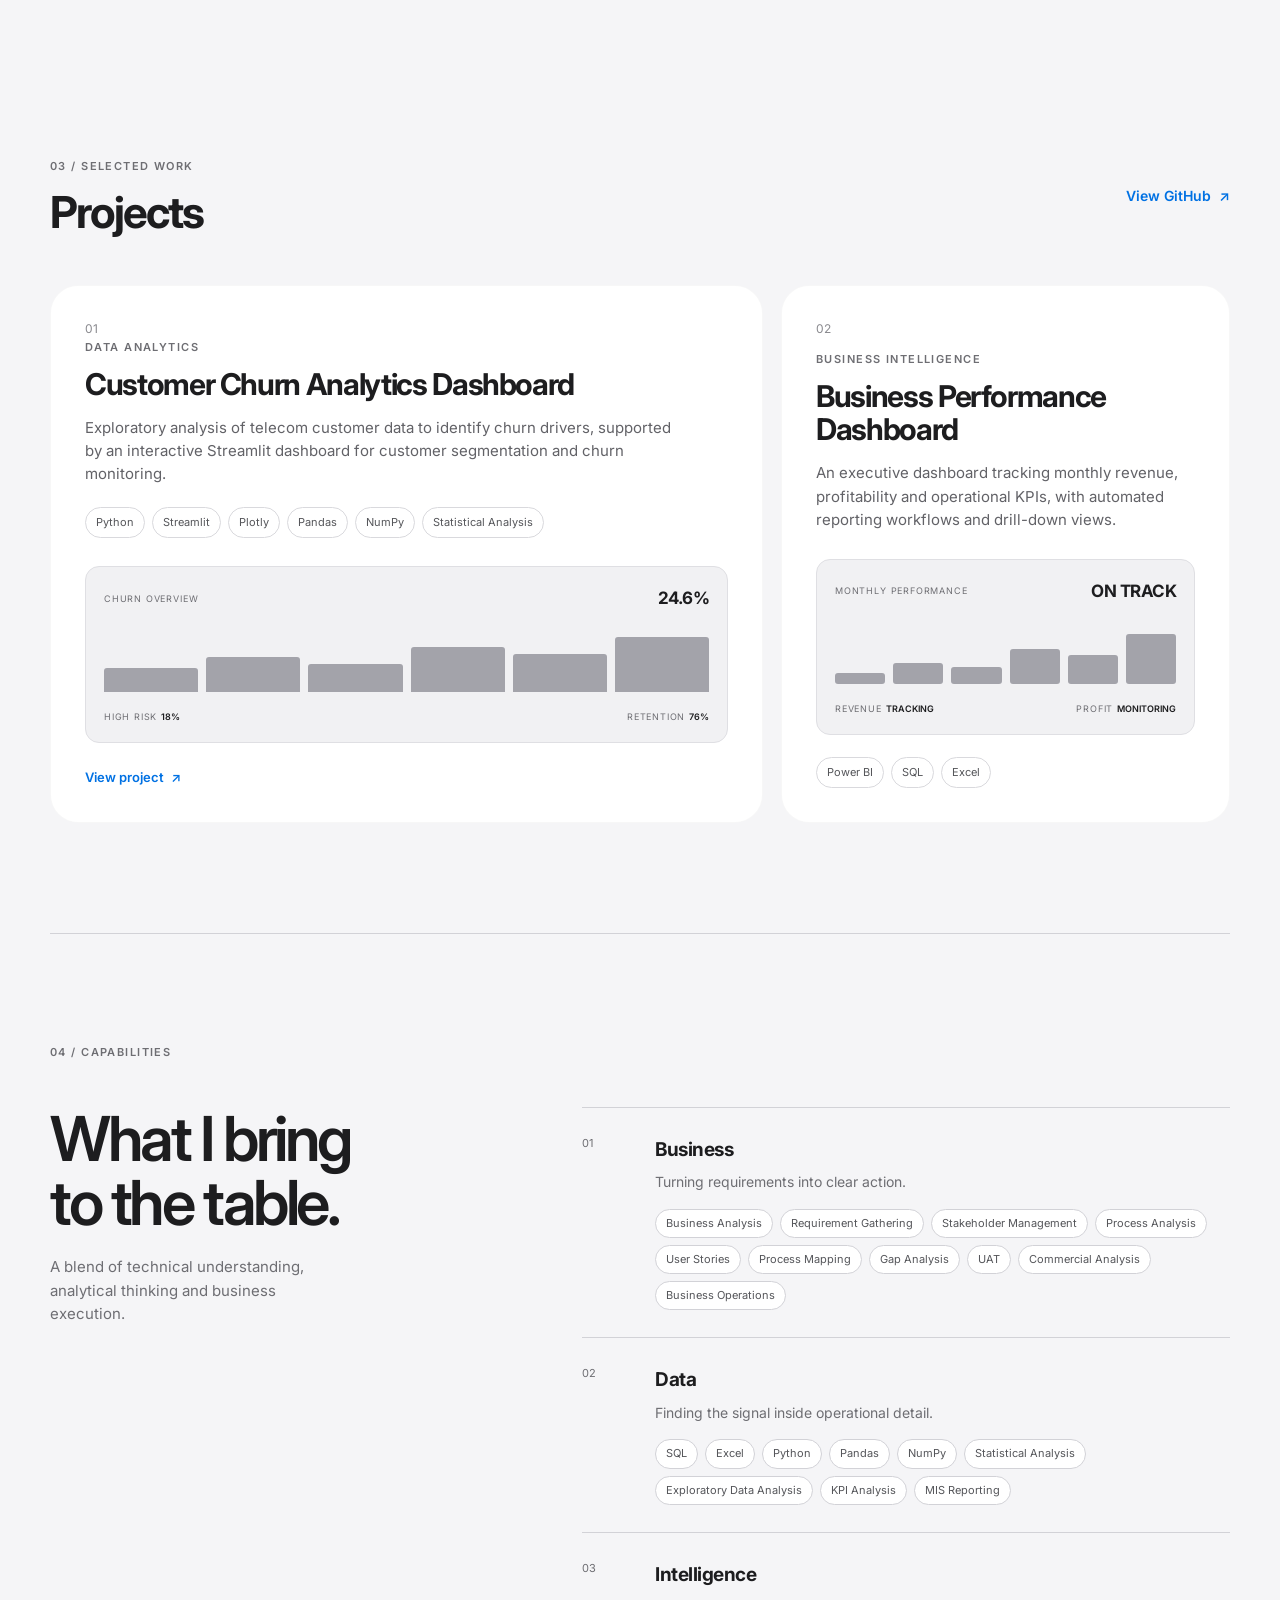
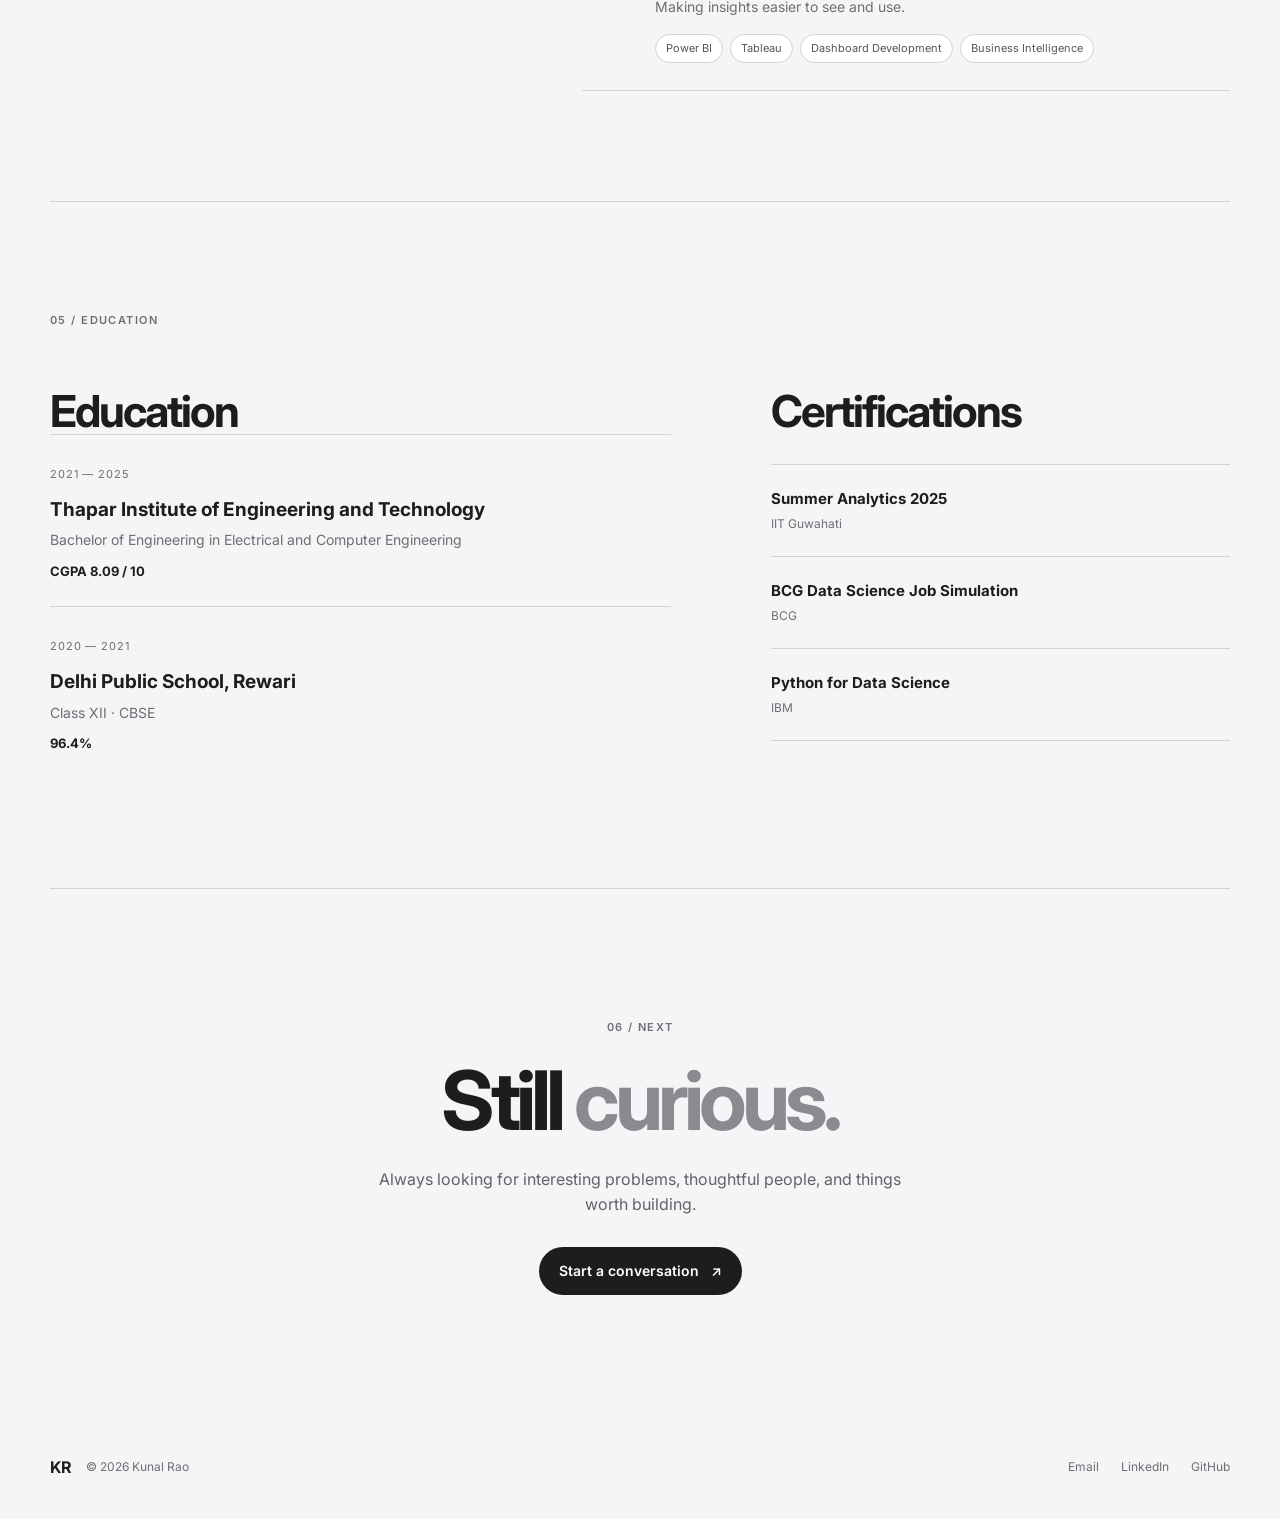
==== commit 94b9df57: "removed signal section" ====
--- a/Kunal-Rao-Portfolio-main/index.html
+++ b/Kunal-Rao-Portfolio-main/index.html
@@ -108,17 +108,6 @@
           <span class="journey-index">04</span><span class="journey-title">BUILD</span><span class="journey-label">Products & Services</span>
           <span class="journey-description">Taking an idea toward execution.</span>
         </button>
-      </div>
-    </section>
-
-    <section class="numbers section-shell section-divider" aria-labelledby="numbers-title">
-      <div class="section-kicker">THE SIGNAL</div>
-      <div class="numbers-heading"><h2 id="numbers-title">A few things<br /><em>worth measuring.</em></h2><p>Small signals of the work behind the story.</p></div>
-      <div class="numbers-grid">
-        <div class="metric"><strong data-count="10" data-suffix="+">0</strong><span>Verification partners</span></div>
-        <div class="metric"><strong data-count="35" data-suffix="%">0</strong><span>Reduction in manual documentation effort</span></div>
-        <div class="metric"><strong data-count="25" data-suffix="%">0</strong><span>Improvement in analyst productivity</span></div>
-        <div class="metric"><strong data-count="20" data-suffix="%">0</strong><span>Improvement in software quality metrics</span></div>
       </div>
     </section>
 
